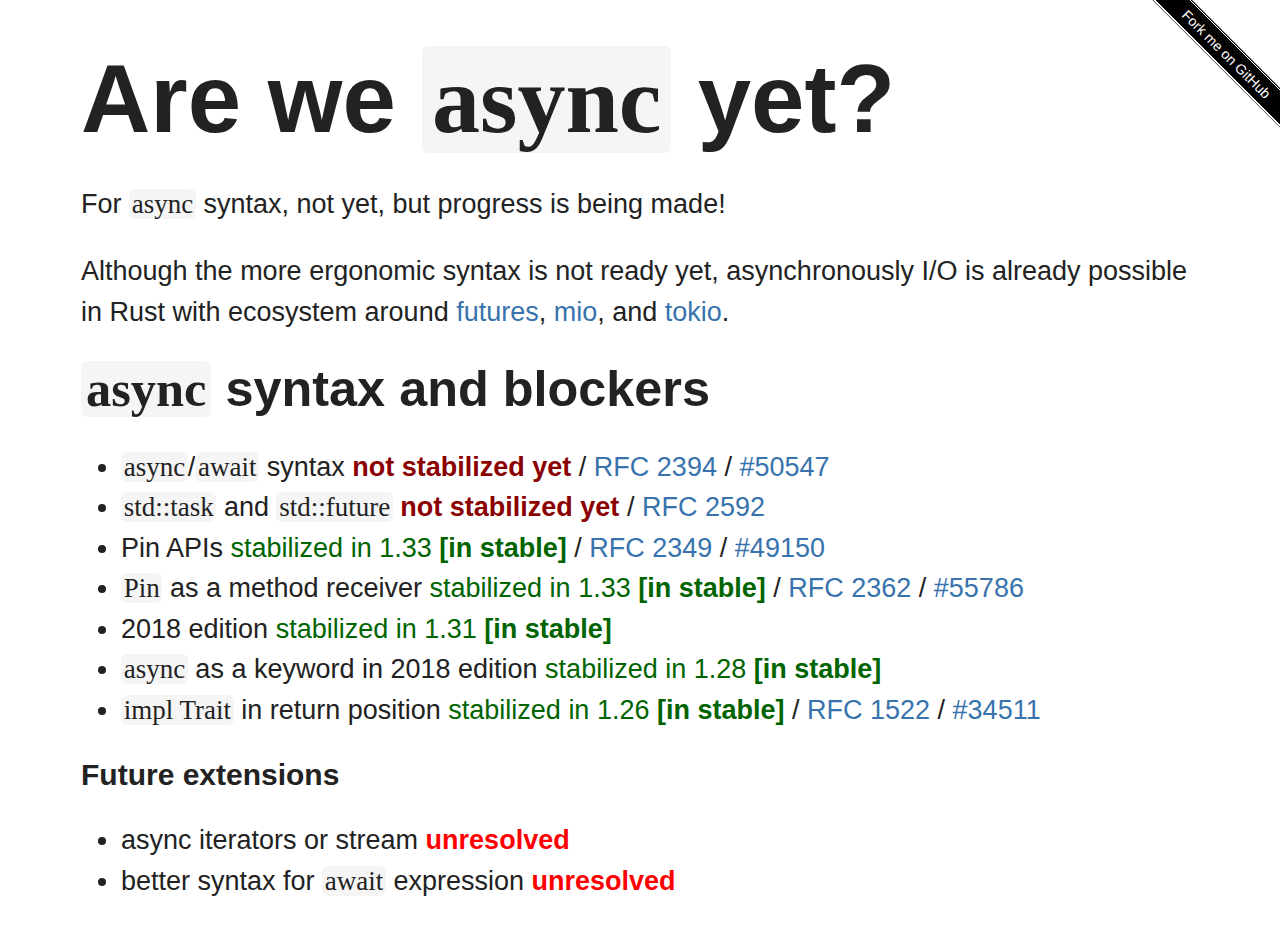
==== index.html @ aaedcc6d "Clarify several pieces" ====
<!DOCTYPE html>
<html lang="en">
<meta charset="UTF-8">
<title>Are we async yet?</title>
<link rel="stylesheet" href="style.css">
<script src="main.js" defer></script>
<body>
<h1>Are we <code>async</code> yet?</h1>
<p>For <code>async</code> syntax, not yet, but progress is being made!</p>
<p>Although the more ergonomic syntax is not ready yet,
  asynchronously I/O is already possible in Rust with
  ecosystem around <a href="https://crates.io/crates/futures">futures</a>,
  <a href="https://crates.io/crates/mio">mio</a>, and
  <a href="https://crates.io/crates/tokio">tokio</a>.</p>
<h2><code>async</code> syntax and blockers</h2>
<ul id="async-blockers"></ul>
<h3>Future extensions</h3>
<ul id="async-extensions"></ul>
<a class="github-ribbon" href="https://github.com/upsuper/areweasyncyet.rs">Fork me on GitHub</a>
</body>
</html>
---- style.css ----
@font-face {
  font-family: "Fira Sans";
  src: local("Fira Sans Regular"),
    local("FiraSans-Regular"),
    url("/fonts/FiraSans-Regular.subset.woff2") format("woff2");
  font-style: normal;
  font-weight: 400;
}

@font-face {
  font-family: "Fira Sans";
  src: local("Fira Sans Bold"),
    local("FiraSans-Bold"),
    url("/fonts/FiraSans-Bold.subset.woff2") format("woff2");
  font-style: normal;
  font-weight: 700;
}

@font-face {
  font-family: "Fira Mono";
  src: local("Fira Mono Regular"),
    local("FiraMono-Regular"),
    url("/fonts/FiraMono-Regular.subset.woff2") format("woff2");
  font-style: normal;
  font-weight: 400;
}

@font-face {
  font-family: "Fira Mono";
  src: local("Fira Mono Bold"),
    local("FiraMono-Bold"),
    url("/fonts/FiraMono-Bold.subset.woff2") format("woff2");
  font-style: normal;
  font-weight: 700;
}

:root {
  font: 12px/1.5 Fira Sans, Helvetica, Arial, sans-serif;
  color: #222;
}

body {
  font-size: 2.25rem;
  margin: 1.5em 3em;
}

h1, h2, h3 {
  line-height: 1.2;
  margin: 0;
}

h1 {
  font-size: 8rem;
}

h2 {
  font-size: 4.2rem;
}

h3 {
  font-size: 2.5rem;
}

a {
  color: #3873ad;
  text-decoration: none;
}

a:hover {
  text-decoration: underline;
}

code {
  padding: 0 0.1em;
  border-radius: .5rem;
  font-family: Fira Mono;
  background-color: #f5f5f5;
}

.unresolved {
  font-weight: bold;
  color: red;
}

.not-stabilized {
  font-weight: bold;
  color: darkred;
}

.stabilized, .stable {
  color: darkgreen;
}

.beta {
  color: gold;
}

.nightly {
  color: purple;
}

.stable, .beta, .nightly {
  font-weight: bold;
}

.github-ribbon {
  position: absolute;
  top: 0;
  right: 0;
  border: 0;
  color: transparent;
  width: 130px;
  height: 130px;
  overflow: hidden;
  border-bottom-left-radius: 100%;
  border-radius: 0 65% 0 100%;
}

.github-ribbon::before {
  content: "Fork me on GitHub";
  position: absolute;
  top: 0;
  right: 0;
  text-align: center;
  width: 200px;
  height: 28px;
  font-size: 14px;
  line-height: 28px;
  color: white;
  transform-origin: 100% 0;
  transform: translate(27px, 115px) rotate(45deg);
  background-image: linear-gradient(
    to bottom,
    black 0, black 1px,
    white 1px, white 2px,
    black 2px, black 26px,
    white 26px, white 27px,
    black
  );
}
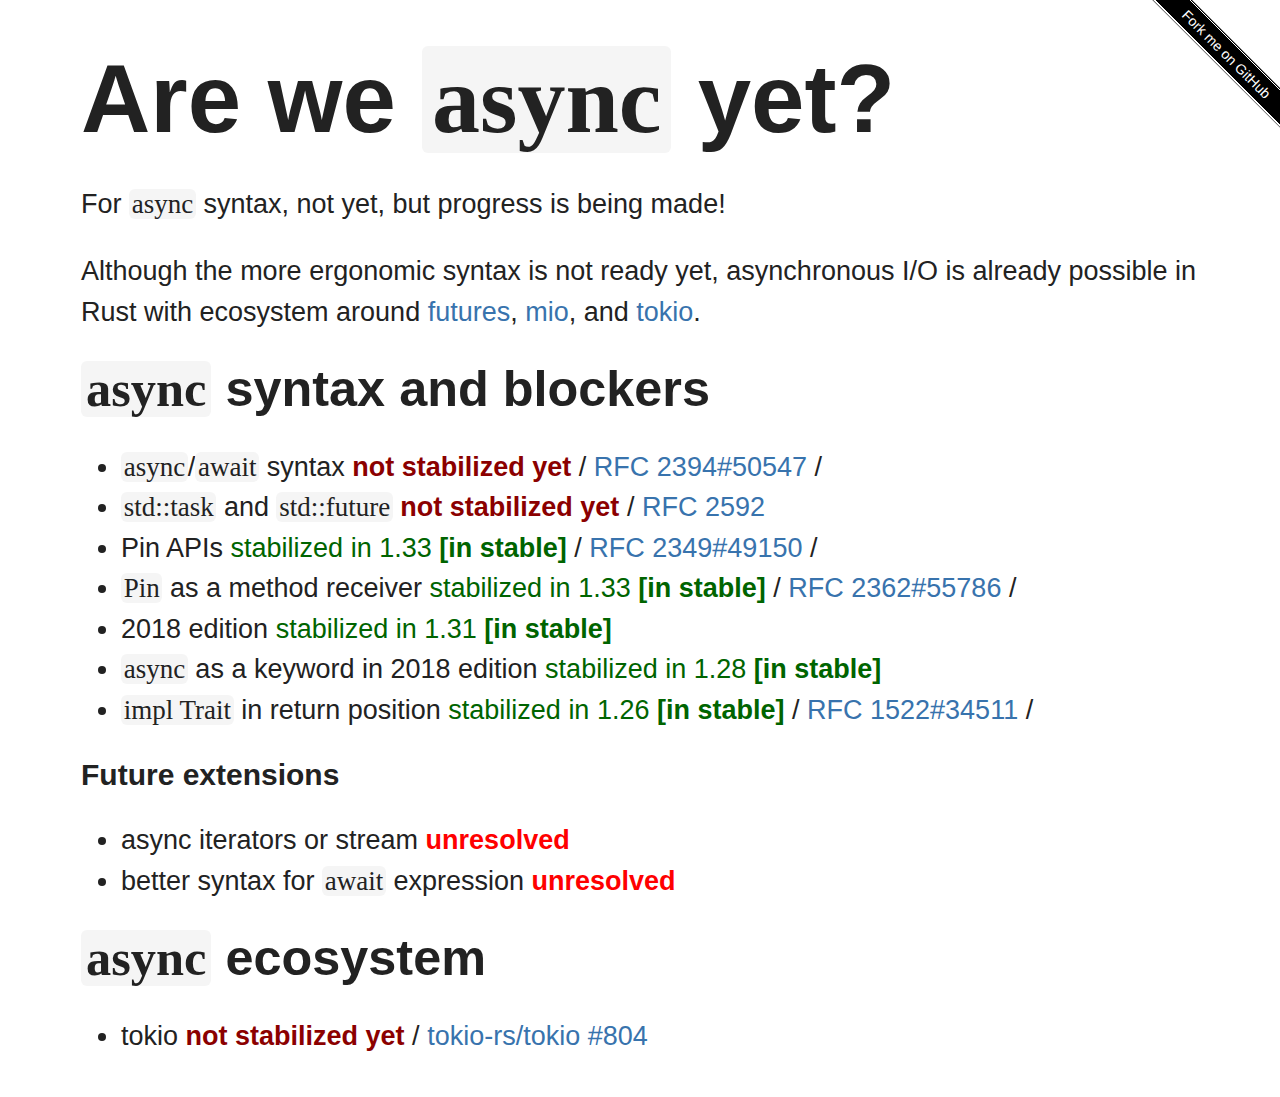
==== commit 5128d7b4: "async ecosystem suggestion" ====
--- a/index.html
+++ b/index.html
@@ -8,7 +8,7 @@
 <h1>Are we <code>async</code> yet?</h1>
 <p>For <code>async</code> syntax, not yet, but progress is being made!</p>
 <p>Although the more ergonomic syntax is not ready yet,
-  asynchronously I/O is already possible in Rust with
+  asynchronous I/O is already possible in Rust with
   ecosystem around <a href="https://crates.io/crates/futures">futures</a>,
   <a href="https://crates.io/crates/mio">mio</a>, and
   <a href="https://crates.io/crates/tokio">tokio</a>.</p>
@@ -16,6 +16,8 @@
 <ul id="async-blockers"></ul>
 <h3>Future extensions</h3>
 <ul id="async-extensions"></ul>
+<h2><code>async</code> ecosystem</h2>
+<ul id="async-ecosystem"></ul>
 <a class="github-ribbon" href="https://github.com/upsuper/areweasyncyet.rs">Fork me on GitHub</a>
 </body>
 </html>
